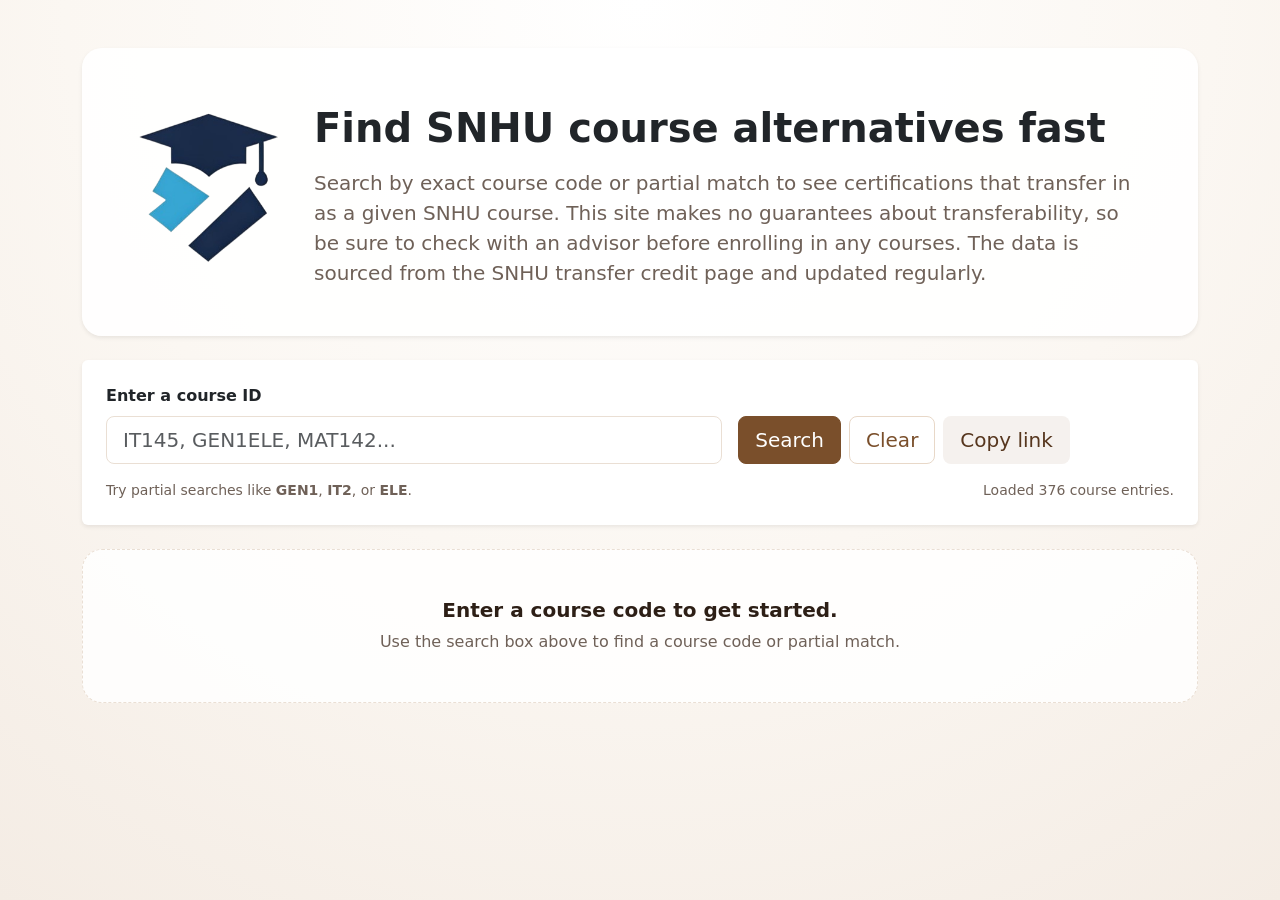
==== index.html @ 2ac422b1 "Update course search description for clarity on transferability" ====
<!DOCTYPE html>
<html lang="en">
<head>
    <meta charset="UTF-8">
    <meta name="viewport" content="width=device-width, initial-scale=1.0">
    <meta name="description" content="Find SNHU course alternatives and certifications with a static GitHub Pages site.">
    <title>SNHU Alternatives</title>
    <link rel="icon" type="image/x-icon" href="rss/images/favicon.ico">
    <link rel="preconnect" href="https://cdn.jsdelivr.net">
    <link rel="stylesheet" href="https://cdn.jsdelivr.net/npm/bootstrap@5.3.3/dist/css/bootstrap.min.css">
    <link rel="stylesheet" href="rss/style.css">
</head>
<body class="bg-cream text-brown">
    <main class="container py-4 py-lg-5">
        <section class="hero-card card border-0 shadow-sm mb-4">
            <div class="card-body p-4 p-lg-5">
                <div class="row align-items-center g-4">
                    <div class="col-12 col-lg-auto text-center text-lg-start">
                        <img src="rss/images/Icon.png" alt="SNHU alternatives logo" class="brand-logo img-fluid">
                    </div>
                    <div class="col-12 col-lg">
                        <h1 class="display-6 fw-bold mt-2 mb-3">Find SNHU course alternatives fast</h1>
                        <p class="lead mb-0 text-muted">
                            Search by exact course code or partial match to see certifications that transfer in as a given SNHU course. This site makes no guarantees about transferability, so be sure to check with an advisor before enrolling in any courses. The data is sourced from the SNHU transfer credit page and updated regularly.
                        </p>
                    </div>
                </div>
            </div>
        </section>

        <section class="card border-0 shadow-sm mb-4">
            <div class="card-body p-4">
                <form id="search-form" class="row g-3 align-items-end">
                    <div class="col-12 col-lg-7">
                        <label for="course-input" class="form-label fw-semibold">Enter a course ID</label>
                        <input id="course-input" class="form-control form-control-lg" type="text" placeholder="IT145, GEN1ELE, MAT142..." autocomplete="off" spellcheck="false">
                    </div>
                    <div class="col-12 col-lg-auto d-flex gap-2 flex-wrap">
                        <button id="search-button" type="submit" class="btn btn-coffee btn-lg">Search</button>
                        <button id="clear-button" type="button" class="btn btn-outline-coffee btn-lg">Clear</button>
                        <button id="copy-link-button" type="button" class="btn btn-ghost btn-lg">Copy link</button>
                    </div>
                </form>
                <div class="d-flex flex-column flex-md-row justify-content-between gap-2 mt-3">
                    <p class="small text-muted mb-0">Try partial searches like <strong>GEN1</strong>, <strong>IT2</strong>, or <strong>ELE</strong>.</p>
                    <p id="status-text" class="small mb-0"></p>
                </div>
            </div>
        </section>

        <section id="results-area" class="mb-4">
            <div class="loading-state">
                <div class="spinner-border text-coffee mb-3" role="status" aria-hidden="true"></div>
                <p class="mb-0 text-muted">Loading course catalog...</p>
            </div>
        </section>
    </main>

    <script src="rss/search.js" defer></script>
</body>
</html>
---- rss/style.css ----
/* White + coffee palette */
:root {
  --coffee: #7a4f2b;
  --coffee-dark: #56361e;
  --coffee-soft: #e8d8c8;
  --cream: #fbf7f2;
  --paper: #ffffff;
  --text: #2d1f16;
  --muted: #6f6158;
  --border: #eadfd4;
  --shadow: 0 14px 35px rgba(122, 79, 43, 0.08);
}

html,
body {
  min-height: 100%;
}

html {
  scroll-behavior: smooth;
}

body.bg-cream {
  min-height: 100vh;
  min-height: 100dvh;
  background: radial-gradient(circle at top, #fff 0%, var(--cream) 52%, #f4ece4 100%);
  color: var(--text);
}

.text-brown {
  color: var(--text);
}

.hero-card,
.info-card,
.course-card,
.mini-card,
.cert-card {
  border: 1px solid var(--border);
  border-radius: 1.25rem;
  box-shadow: var(--shadow);
  background: rgba(255, 255, 255, 0.94);
}

.brand-logo {
  width: 160px;
  max-width: 42vw;
  border-radius: 0;
  object-fit: contain;
  box-shadow: none;
}

.eyebrow {
  color: var(--coffee);
  letter-spacing: 0.18em;
  font-size: 0.78rem;
}

.form-control {
  border-color: var(--border);
}

.form-control:focus {
  border-color: var(--coffee-soft);
  box-shadow: 0 0 0 0.2rem rgba(122, 79, 43, 0.12);
}

.btn-coffee {
  --bs-btn-color: #fff;
  --bs-btn-bg: var(--coffee);
  --bs-btn-border-color: var(--coffee);
  --bs-btn-hover-bg: var(--coffee-dark);
  --bs-btn-hover-border-color: var(--coffee-dark);
  --bs-btn-focus-shadow-rgb: 122, 79, 43;
}

.btn-outline-coffee {
  --bs-btn-color: var(--coffee);
  --bs-btn-border-color: var(--coffee-soft);
  --bs-btn-hover-bg: var(--coffee-soft);
  --bs-btn-hover-border-color: var(--coffee-soft);
  --bs-btn-hover-color: var(--coffee-dark);
}

.btn-ghost {
  color: var(--coffee-dark);
  border: 1px solid transparent;
  background: rgba(122, 79, 43, 0.08);
}

.btn-ghost:hover {
  color: var(--coffee-dark);
  background: rgba(122, 79, 43, 0.14);
}

.text-coffee {
  color: var(--coffee) !important;
}

.result-shell {
  padding: 1rem;
}

.course-header {
  display: flex;
  justify-content: space-between;
  align-items: flex-start;
  gap: 1rem;
}

.code-pill,
.count-pill,
.credits-pill {
  display: inline-flex;
  align-items: center;
  gap: 0.35rem;
  border-radius: 999px;
  padding: 0.35rem 0.75rem;
  font-size: 0.82rem;
  font-weight: 700;
}

.code-pill {
  color: var(--coffee-dark);
  background: rgba(122, 79, 43, 0.1);
}

.count-pill,
.credits-pill {
  color: #fff;
  background: var(--coffee);
}

.cert-grid {
  display: grid;
  grid-template-columns: repeat(auto-fit, minmax(230px, 1fr));
  gap: 1rem;
}

.cert-card {
  background: linear-gradient(180deg, #fff, #fcf9f6);
}

.cert-card .card-title {
  color: var(--coffee-dark);
}

.provider-tag {
  color: var(--coffee);
  font-weight: 700;
}

.muted-copy,
.text-muted {
  color: var(--muted) !important;
}

.mini-card {
  padding: 1rem;
}

.search-hint {
  font-size: 0.95rem;
}

.empty-state,
.error-state,
.loading-state {
  text-align: center;
  padding: 3rem 1rem;
  border: 1px dashed var(--border);
  border-radius: 1.25rem;
  background: rgba(255, 255, 255, 0.85);
}

.course-link {
  padding: 0;
  border: 0;
  background: transparent;
  color: var(--coffee);
  font-weight: 700;
}

.course-link:hover {
  color: var(--coffee-dark);
  text-decoration: underline;
}

.small-code {
  font-size: 0.85rem;
  letter-spacing: 0.04em;
}

@media (max-width: 575.98px) {
  .brand-logo {
	width: 120px;
  }

  .hero-card .display-6 {
	font-size: 2rem;
  }

  .course-header {
	flex-direction: column;
  }
}
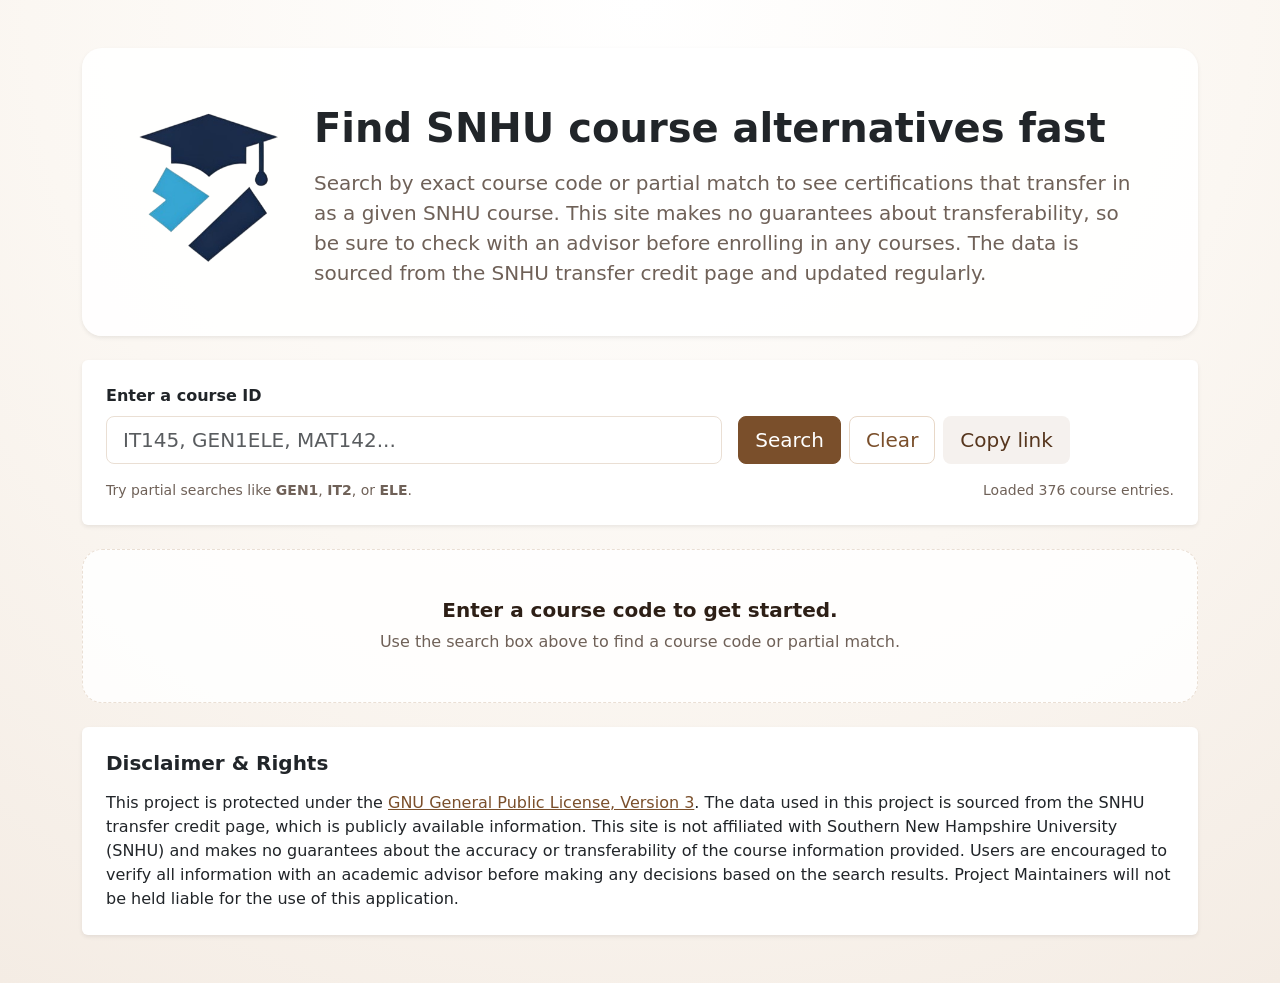
==== commit 6f5a2f6b: "Add disclaimer section outlining project rights and data sourcing" ====
--- a/index.html
+++ b/index.html
@@ -54,6 +54,13 @@
                 <p class="mb-0 text-muted">Loading course catalog...</p>
             </div>
         </section>
+
+        <section id="disclaimer-rights" class="card border-0 shadow-sm">
+            <div class="card-body p-4">
+                <h2 class="h5 fw-bold mb-3">Disclaimer & Rights</h2>
+                <p class="mb-0"> This project is protected under the <a href="LICENSE" class="text-coffee">GNU General Public License, Version 3</a>. The data used in this project is sourced from the SNHU transfer credit page, which is publicly available information. This site is not affiliated with Southern New Hampshire University (SNHU) and makes no guarantees about the accuracy or transferability of the course information provided. Users are encouraged to verify all information with an academic advisor before making any decisions based on the search results. Project Maintainers will not be held liable for the use of this application.</p>
+            </div>
+        </section>
     </main>
 
     <script src="rss/search.js" defer></script>
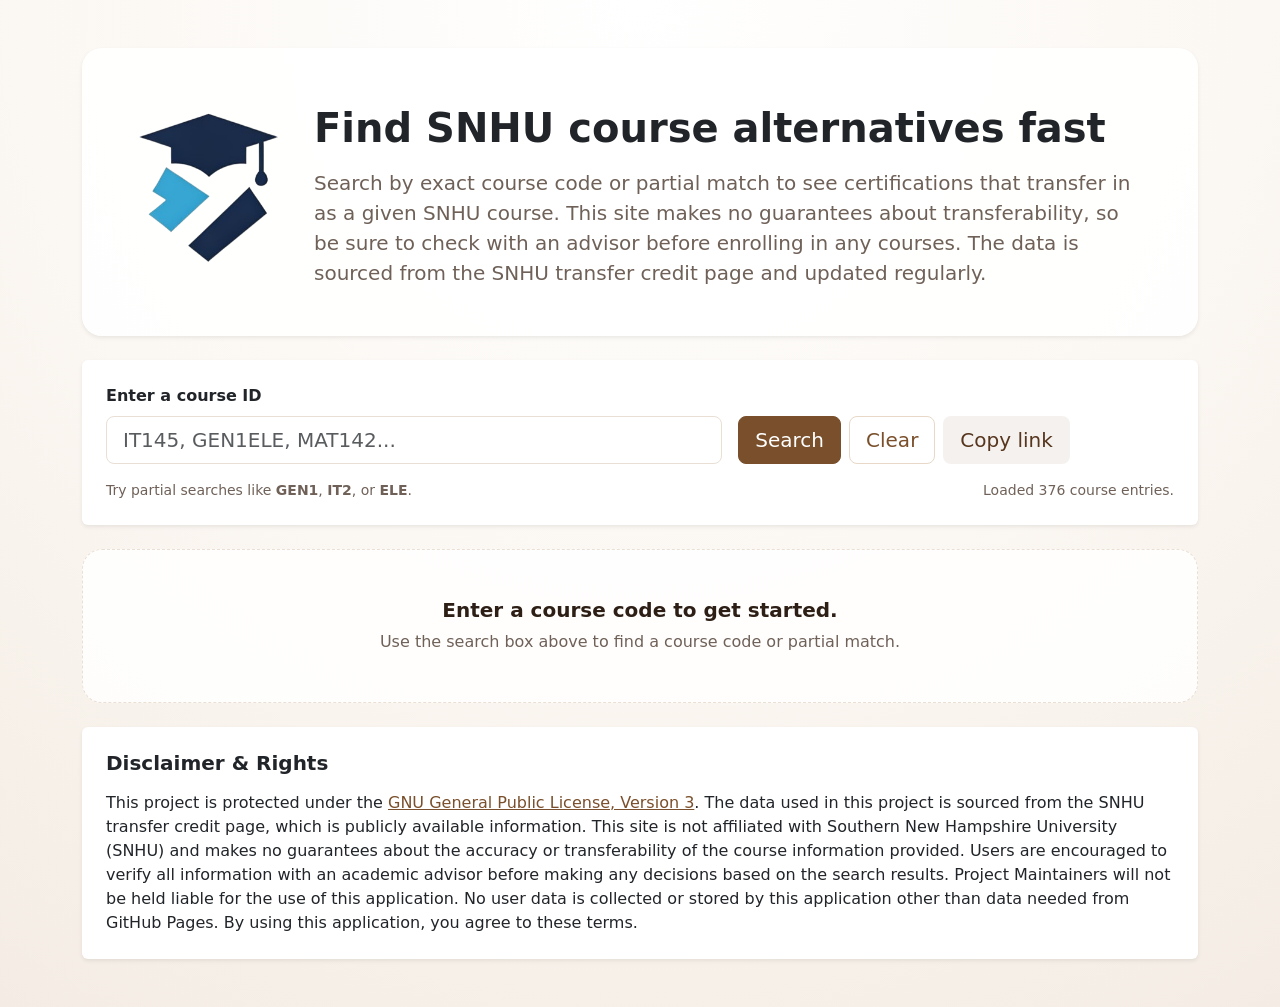
==== commit efff1aab: "Update disclaimer section to clarify data usage and user agreement" ====
--- a/index.html
+++ b/index.html
@@ -58,7 +58,15 @@
         <section id="disclaimer-rights" class="card border-0 shadow-sm">
             <div class="card-body p-4">
                 <h2 class="h5 fw-bold mb-3">Disclaimer & Rights</h2>
-                <p class="mb-0"> This project is protected under the <a href="LICENSE" class="text-coffee">GNU General Public License, Version 3</a>. The data used in this project is sourced from the SNHU transfer credit page, which is publicly available information. This site is not affiliated with Southern New Hampshire University (SNHU) and makes no guarantees about the accuracy or transferability of the course information provided. Users are encouraged to verify all information with an academic advisor before making any decisions based on the search results. Project Maintainers will not be held liable for the use of this application.</p>
+                <p class="mb-0"> This project is protected under the <a href="LICENSE" class="text-coffee">GNU General
+                    Public License, Version 3</a>. The data used in this project is sourced from the SNHU transfer
+                    credit page, which is publicly available information. This site is not affiliated with Southern New
+                    Hampshire University (SNHU) and makes no guarantees about the accuracy or transferability of the
+                    course information provided. Users are encouraged to verify all information with an academic advisor
+                    before making any decisions based on the search results. Project Maintainers will not be held liable
+                    for the use of this application. No user data is collected or stored by this application other than
+                    data needed from GitHub Pages. By using this application, you agree to these terms.
+                </p>
             </div>
         </section>
     </main>
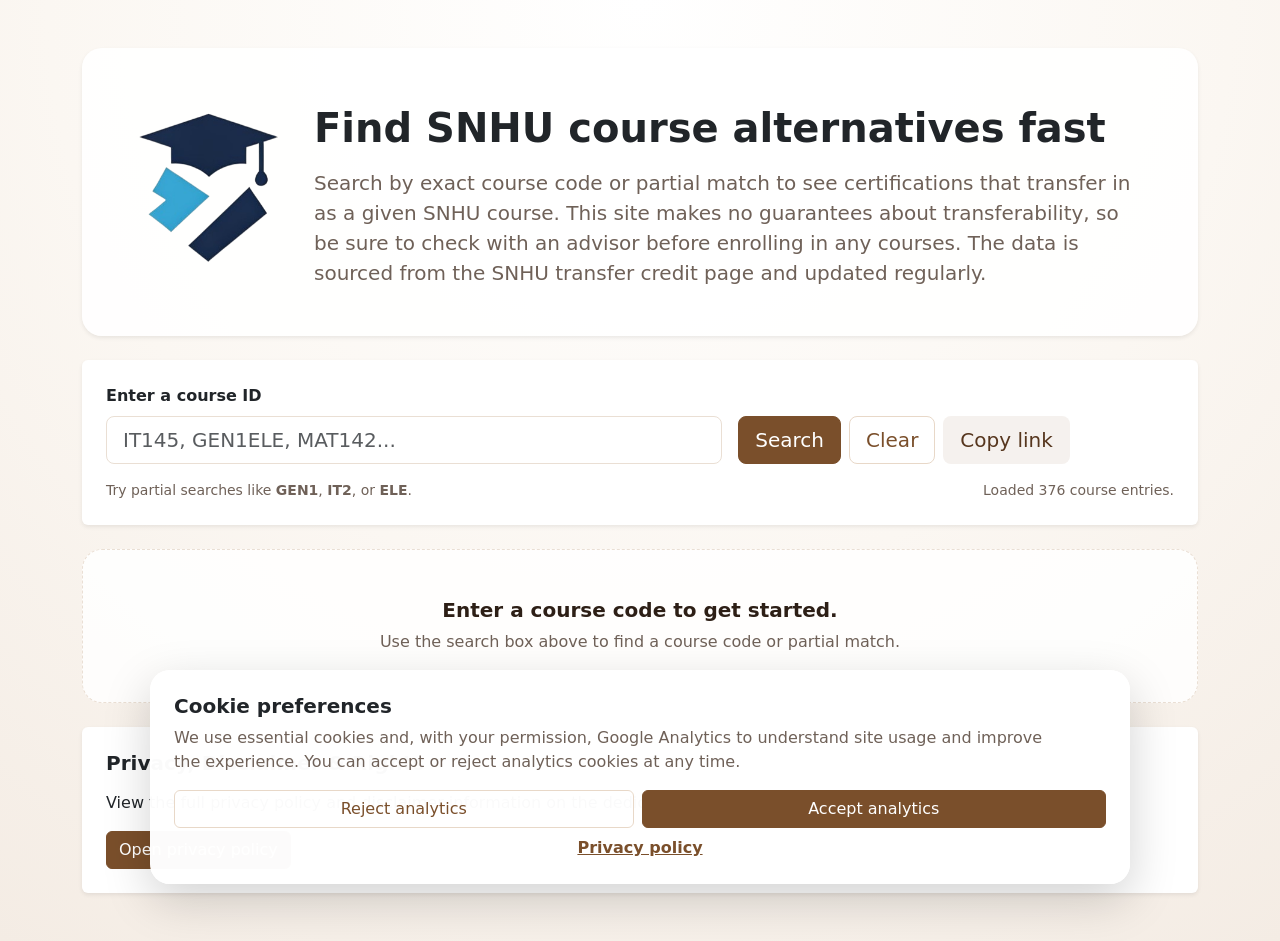
==== commit d10486c2: "Add cookie consent management and Google Analytics integration" ====
--- a/index.html
+++ b/index.html
@@ -10,13 +10,16 @@
     <link rel="stylesheet" href="https://cdn.jsdelivr.net/npm/bootstrap@5.3.3/dist/css/bootstrap.min.css">
     <link rel="stylesheet" href="rss/style.css">
 </head>
+
 <body class="bg-cream text-brown">
     <main class="container py-4 py-lg-5">
         <section class="hero-card card border-0 shadow-sm mb-4">
             <div class="card-body p-4 p-lg-5">
                 <div class="row align-items-center g-4">
                     <div class="col-12 col-lg-auto text-center text-lg-start">
-                        <img src="rss/images/Icon.png" alt="SNHU alternatives logo" class="brand-logo img-fluid">
+                        <a href="index.html" class="d-inline-block mb-2 mb-lg-0">
+                            <img src="rss/images/Icon.png" alt="SNHU alternatives logo" class="brand-logo img-fluid">
+                        </a>
                     </div>
                     <div class="col-12 col-lg">
                         <h1 class="display-6 fw-bold mt-2 mb-3">Find SNHU course alternatives fast</h1>
@@ -55,22 +58,16 @@
             </div>
         </section>
 
-        <section id="disclaimer-rights" class="card border-0 shadow-sm">
+        <section class="card border-0 shadow-sm">
             <div class="card-body p-4">
-                <h2 class="h5 fw-bold mb-3">Disclaimer & Rights</h2>
-                <p class="mb-0"> This project is protected under the <a href="LICENSE" class="text-coffee">GNU General
-                    Public License, Version 3</a>. The data used in this project is sourced from the SNHU transfer
-                    credit page, which is publicly available information. This site is not affiliated with Southern New
-                    Hampshire University (SNHU) and makes no guarantees about the accuracy or transferability of the
-                    course information provided. Users are encouraged to verify all information with an academic advisor
-                    before making any decisions based on the search results. Project Maintainers will not be held liable
-                    for the use of this application. No user data is collected or stored by this application other than
-                    data needed from GitHub Pages. By using this application, you agree to these terms.
-                </p>
+                <h2 class="h5 fw-bold mb-3">Privacy, Disclaimer & Rights</h2>
+                <p class="mb-3">View the full privacy policy and disclaimer information on the dedicated page.</p>
+                <a href="privacy-disclaimer.html" class="btn btn-coffee">Open privacy policy</a>
             </div>
         </section>
     </main>
 
+    <script src="rss/cookie-consent.js" defer></script>
     <script src="rss/search.js" defer></script>
 </body>
 </html>
--- a/rss/style.css
+++ b/rss/style.css
@@ -21,8 +21,7 @@
 }
 
 body.bg-cream {
-  min-height: 100vh;
-  min-height: 100dvh;
+  min-height: max(100vh, 100dvh);
   background: radial-gradient(circle at top, #fff 0%, var(--cream) 52%, #f4ece4 100%);
   color: var(--text);
 }
@@ -191,15 +190,84 @@
   letter-spacing: 0.04em;
 }
 
+.cookie-banner {
+  position: fixed;
+  left: 1rem;
+  right: 1rem;
+  bottom: 1rem;
+  z-index: 1085;
+  display: flex;
+  justify-content: center;
+  pointer-events: none;
+}
+
+.cookie-banner-card {
+  width: min(100%, 980px);
+  pointer-events: auto;
+  border: 1px solid var(--border);
+  border-radius: 1.25rem;
+  background: rgba(255, 255, 255, 0.98);
+}
+
+.cookie-banner-copy {
+  max-width: 56rem;
+}
+
+.cookie-banner-actions {
+  width: 100%;
+  min-width: 0;
+}
+
+.cookie-banner-buttons {
+  width: 100%;
+}
+
+.cookie-banner-buttons .btn {
+  min-width: 0;
+}
+
+.cookie-manage-link {
+  color: var(--coffee);
+  text-decoration: underline;
+  font-weight: 700;
+}
+
 @media (max-width: 575.98px) {
   .brand-logo {
 	width: 120px;
   }
 
+  .cookie-banner {
+    left: 0.75rem;
+    right: 0.75rem;
+    bottom: 0.75rem;
+  }
+
+  .cookie-banner-card {
+    width: 100%;
+  }
+
+  .cookie-banner-actions {
+    width: 100%;
+    min-width: 0;
+  }
+
+  .cookie-banner-buttons {
+    flex-direction: column;
+  }
+
+  .cookie-banner-policy {
+    text-align: center;
+  }
+
   .hero-card .display-6 {
 	font-size: 2rem;
   }
 
+  .cookie-banner-buttons .btn {
+    width: 100%;
+  }
+
   .course-header {
 	flex-direction: column;
   }
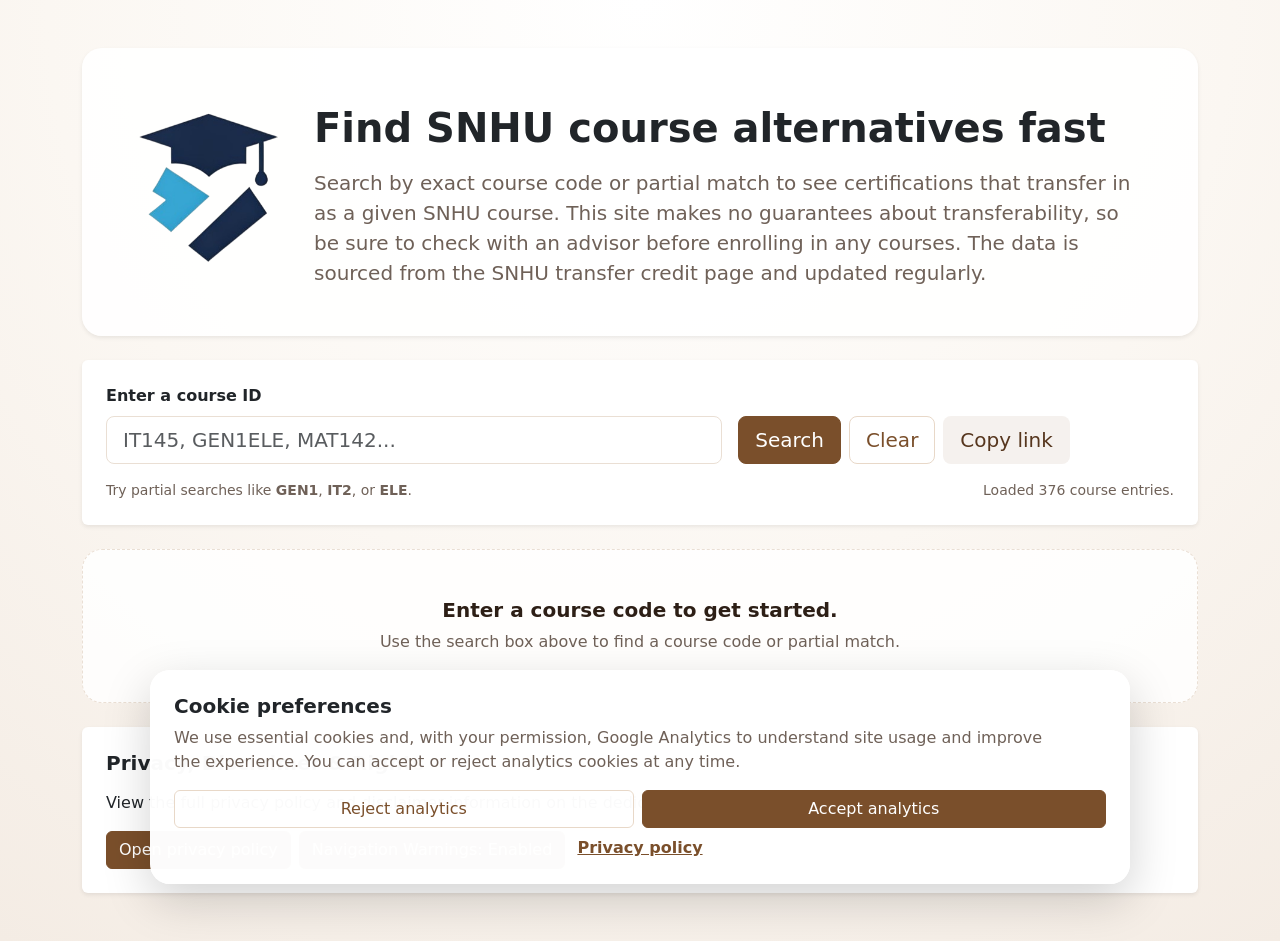
==== commit 830fe8fc: "Add link disclaimer popup and navigation warning toggle functionality" ====
--- a/index.html
+++ b/index.html
@@ -62,10 +62,43 @@
             <div class="card-body p-4">
                 <h2 class="h5 fw-bold mb-3">Privacy, Disclaimer & Rights</h2>
                 <p class="mb-3">View the full privacy policy and disclaimer information on the dedicated page.</p>
-                <a href="privacy-disclaimer.html" class="btn btn-coffee">Open privacy policy</a>
+                <div class="d-flex flex-wrap gap-2">
+                    <a href="privacy-disclaimer.html" class="btn btn-coffee">Open privacy policy</a>
+                    <button id="navigation-warning-toggle" type="button" class="btn btn-outline-coffee">Enable/Disable Navigation Warnings</button>
+                </div>
             </div>
         </section>
     </main>
+
+    <!-- External link disclaimer popup -->
+    <div id="link-disclaimer-overlay" class="link-disclaimer-overlay hidden" role="dialog" aria-modal="true" aria-labelledby="link-disclaimer-title">
+      <div class="link-disclaimer-popup">
+        <div class="link-disclaimer-header">
+          <h2 class="link-disclaimer-title">Leaving SNHU Alternatives</h2>
+          <button type="button" class="link-disclaimer-close" id="link-disclaimer-close" aria-label="Close"></button>
+        </div>
+        <div class="link-disclaimer-body">
+          <p class="mb-3">You are about to navigate to an external website. Please note:</p>
+          <ul class="mb-3">
+            <li>This site is not affiliated with our website</li>
+            <li>The URL may not be current or correct</li>
+            <li>The destination website may be unsafe or unavailable</li>
+            <li>Always verify URLs with your institution before enrolling</li>
+            <li>'Remember my choice' can be changed at the foot of our site.</li>
+          </ul>
+          <div class="form-check">
+            <input class="form-check-input" type="checkbox" id="link-disclaimer-remember">
+            <label class="form-check-label" for="link-disclaimer-remember">
+              Remember my choice
+            </label>
+          </div>
+        </div>
+        <div class="link-disclaimer-footer">
+          <button type="button" class="btn btn-outline-coffee" id="link-disclaimer-cancel">Cancel</button>
+          <button type="button" class="btn btn-coffee" id="link-disclaimer-confirm">Continue to site</button>
+        </div>
+      </div>
+    </div>
 
     <script src="rss/cookie-consent.js" defer></script>
     <script src="rss/search.js" defer></script>
--- a/rss/style.css
+++ b/rss/style.css
@@ -138,6 +138,34 @@
 
 .cert-card {
   background: linear-gradient(180deg, #fff, #fcf9f6);
+  transition: all 0.3s ease;
+}
+
+a.cert-card {
+  cursor: pointer;
+  color: inherit;
+  border-left: 4px solid var(--coffee) !important;
+  position: relative;
+}
+
+a.cert-card::before {
+  content: '';
+  position: absolute;
+  top: 0;
+  left: 0;
+  right: 0;
+  bottom: 0;
+  background: linear-gradient(135deg, rgba(122, 79, 43, 0.02) 0%, transparent 100%);
+  border-radius: 1.25rem;
+  pointer-events: none;
+}
+
+a.cert-card:hover,
+a.cert-card:focus {
+  transform: translateY(-2px);
+  box-shadow: 0 16px 45px rgba(122, 79, 43, 0.12);
+  background: linear-gradient(180deg, #fcf9f6, #f9f2eb);
+  border-left-color: var(--coffee-dark);
 }
 
 .cert-card .card-title {
@@ -232,6 +260,194 @@
   font-weight: 700;
 }
 
+/* Link disclaimer custom popup styling */
+body.link-disclaimer-open {
+  overflow: hidden;
+}
+
+.link-disclaimer-overlay {
+  position: fixed;
+  top: 0;
+  left: 0;
+  right: 0;
+  bottom: 0;
+  background: rgba(45, 31, 22, 0.5);
+  display: flex;
+  align-items: center;
+  justify-content: center;
+  z-index: 1090;
+  opacity: 1;
+  transition: opacity 0.3s ease;
+  padding: max(1rem, env(safe-area-inset-top)) max(1rem, env(safe-area-inset-right)) max(1rem, env(safe-area-inset-bottom)) max(1rem, env(safe-area-inset-left));
+}
+
+.link-disclaimer-overlay.hidden {
+  opacity: 0;
+  pointer-events: none;
+  visibility: hidden;
+  transition: opacity 0.3s ease, visibility 0.3s ease;
+}
+
+.link-disclaimer-popup {
+  background: rgba(255, 255, 255, 0.98);
+  border: 1px solid var(--border);
+  border-radius: 1.25rem;
+  box-shadow: 0 20px 60px rgba(122, 79, 43, 0.15);
+  max-width: 500px;
+  width: 100%;
+  max-height: calc(100dvh - 2rem);
+  display: flex;
+  flex-direction: column;
+  overflow: hidden;
+  animation: slideIn 0.3s ease;
+}
+
+@keyframes slideIn {
+  from {
+    transform: translateY(-20px);
+    opacity: 0;
+  }
+  to {
+    transform: translateY(0);
+    opacity: 1;
+  }
+}
+
+.link-disclaimer-header {
+  display: flex;
+  justify-content: space-between;
+  align-items: center;
+  padding: 1.5rem;
+  border-bottom: 1px solid var(--border);
+  border-radius: 1.25rem 1.25rem 0 0;
+  background: linear-gradient(180deg, rgba(255, 255, 255, 0.5) 0%, transparent 100%);
+}
+
+.link-disclaimer-title {
+  font-size: 1.25rem;
+  font-weight: 700;
+  color: var(--text);
+  margin: 0;
+}
+
+.link-disclaimer-close {
+  width: 32px;
+  height: 32px;
+  padding: 0;
+  border: none;
+  background: transparent;
+  color: var(--muted);
+  font-size: 1.5rem;
+  cursor: pointer;
+  display: flex;
+  align-items: center;
+  justify-content: center;
+  transition: color 0.2s ease;
+}
+
+.link-disclaimer-close:hover {
+  color: var(--text);
+}
+
+.link-disclaimer-close::before {
+  content: '✕';
+}
+
+.link-disclaimer-body {
+  padding: 1.5rem;
+  color: var(--text);
+  overflow-y: auto;
+  -webkit-overflow-scrolling: touch;
+}
+
+.link-disclaimer-body p {
+  margin-bottom: 1rem;
+  color: var(--muted);
+}
+
+.link-disclaimer-body ul {
+  list-style-position: inside;
+  margin: 0 0 1.5rem 0;
+  padding: 0;
+}
+
+.link-disclaimer-body ul li {
+  color: var(--muted);
+  margin-bottom: 0.75rem;
+}
+
+.link-disclaimer-body .form-check {
+  display: flex;
+  align-items: center;
+  gap: 0.5rem;
+}
+
+.link-disclaimer-body .form-check-input {
+  margin-top: 0;
+  width: 18px;
+  height: 18px;
+  border: 1px solid var(--border);
+  border-radius: 0.25rem;
+  cursor: pointer;
+  accent-color: var(--coffee);
+}
+
+.link-disclaimer-body .form-check-label {
+  color: var(--text);
+  font-weight: 500;
+  cursor: pointer;
+  margin: 0;
+}
+
+.link-disclaimer-footer {
+  display: flex;
+  gap: 1rem;
+  padding: 1.5rem;
+  border-top: 1px solid var(--border);
+  border-radius: 0 0 1.25rem 1.25rem;
+  justify-content: flex-end;
+  background: rgba(255, 255, 255, 0.5);
+}
+
+.link-disclaimer-footer .btn {
+  padding: 0.5rem 1.25rem;
+  font-weight: 600;
+  border-radius: 0.5rem;
+}
+
+@media (max-width: 575.98px) {
+  .link-disclaimer-overlay {
+    align-items: flex-end;
+    padding: 0.5rem;
+  }
+
+  .link-disclaimer-popup {
+    max-width: 100%;
+    max-height: calc(100dvh - 1rem);
+    border-radius: 1rem;
+  }
+
+  .link-disclaimer-header {
+    padding: 1rem;
+    border-radius: 1rem 1rem 0 0;
+  }
+
+  .link-disclaimer-body {
+    padding: 1rem;
+  }
+
+  .link-disclaimer-footer {
+    padding: 1rem;
+    flex-direction: column;
+    gap: 0.75rem;
+    border-radius: 0 0 1rem 1rem;
+  }
+
+  .link-disclaimer-footer .btn {
+    width: 100%;
+  }
+}
+
 @media (max-width: 575.98px) {
   .brand-logo {
 	width: 120px;
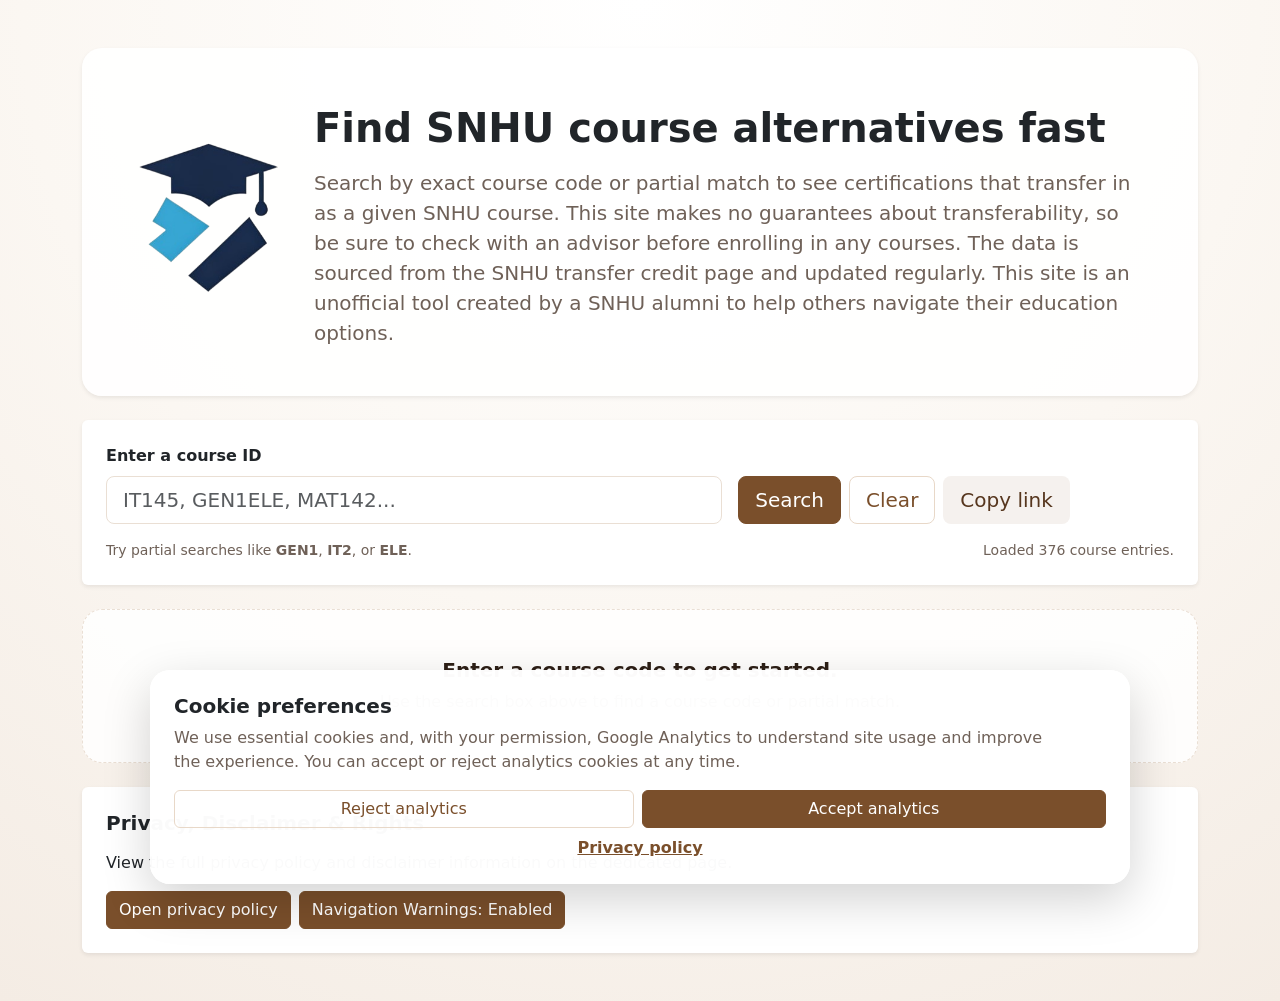
==== commit f641cdea: "Update description to clarify site's unofficial status and purpose" ====
--- a/index.html
+++ b/index.html
@@ -24,7 +24,7 @@
                     <div class="col-12 col-lg">
                         <h1 class="display-6 fw-bold mt-2 mb-3">Find SNHU course alternatives fast</h1>
                         <p class="lead mb-0 text-muted">
-                            Search by exact course code or partial match to see certifications that transfer in as a given SNHU course. This site makes no guarantees about transferability, so be sure to check with an advisor before enrolling in any courses. The data is sourced from the SNHU transfer credit page and updated regularly.
+                            Search by exact course code or partial match to see certifications that transfer in as a given SNHU course. This site makes no guarantees about transferability, so be sure to check with an advisor before enrolling in any courses. The data is sourced from the SNHU transfer credit page and updated regularly. This site is an unofficial tool created by a SNHU alumni to help others navigate their education options.
                         </p>
                     </div>
                 </div>
